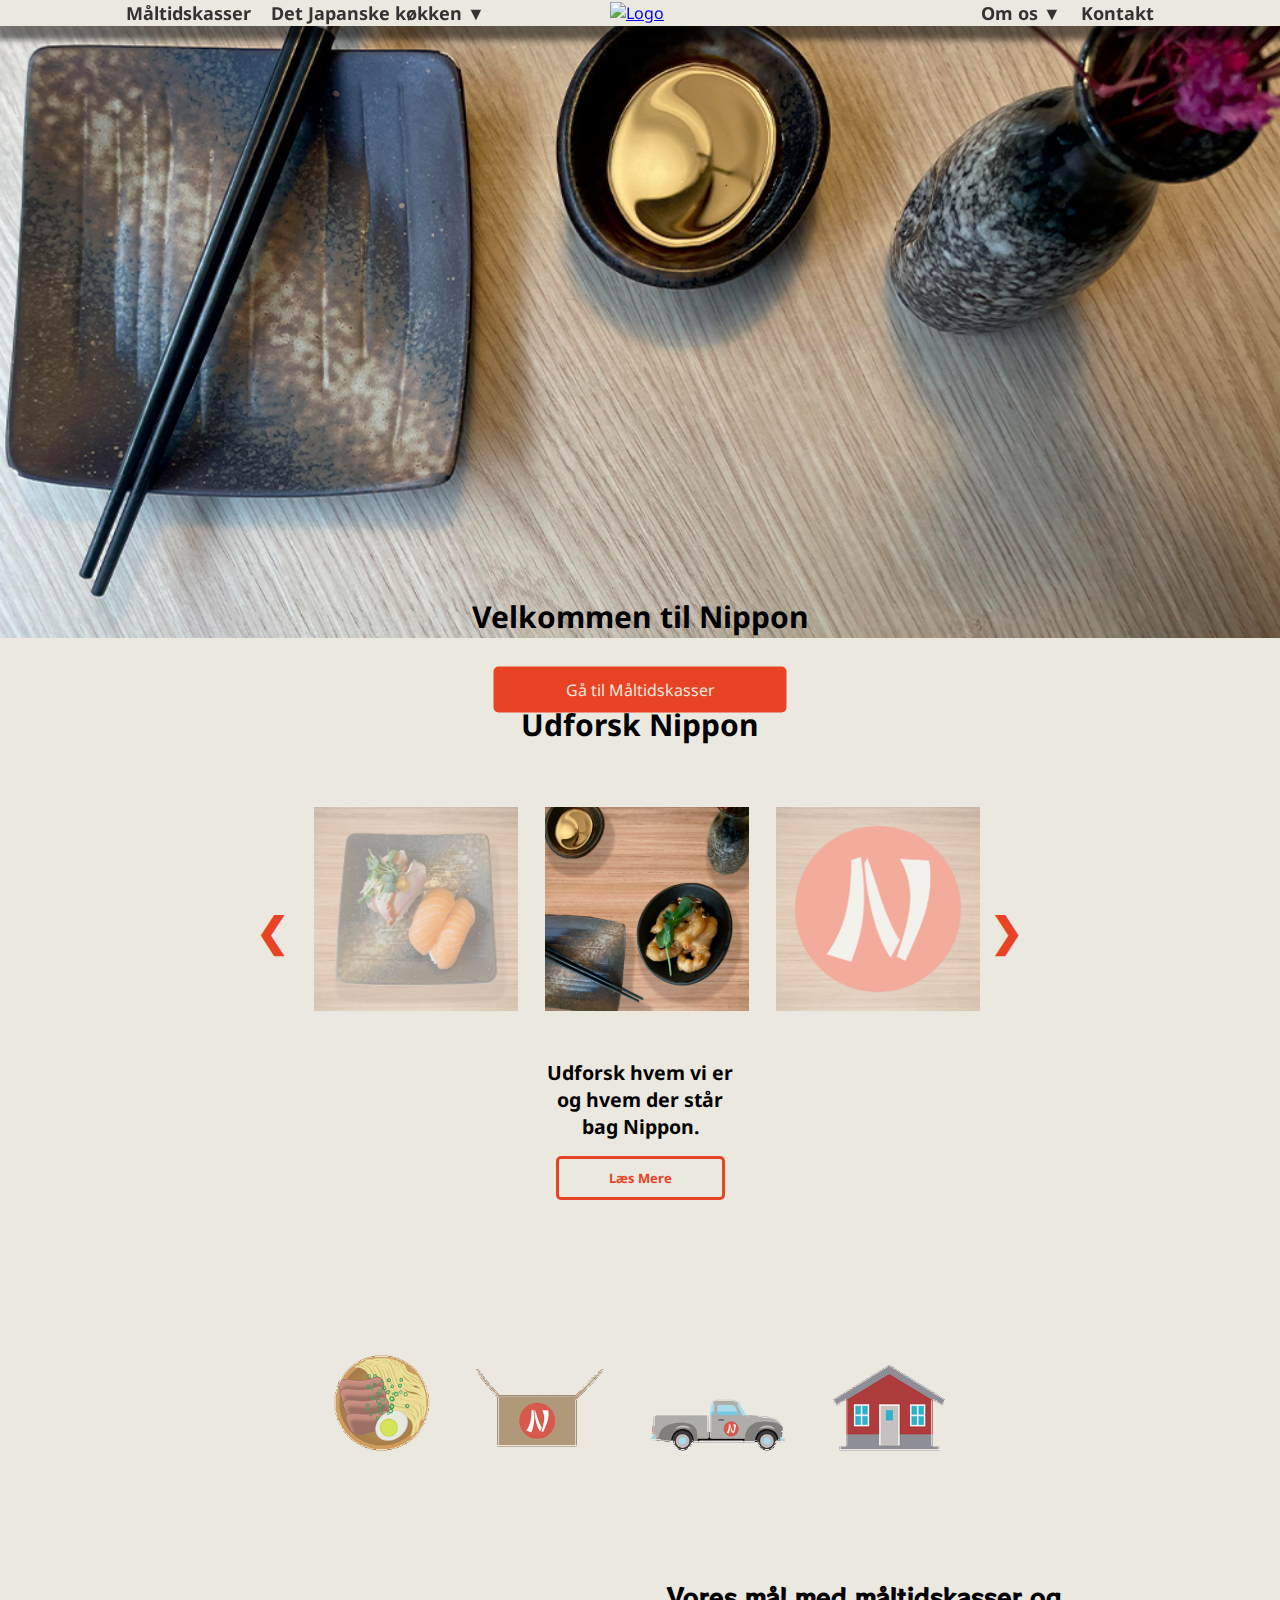
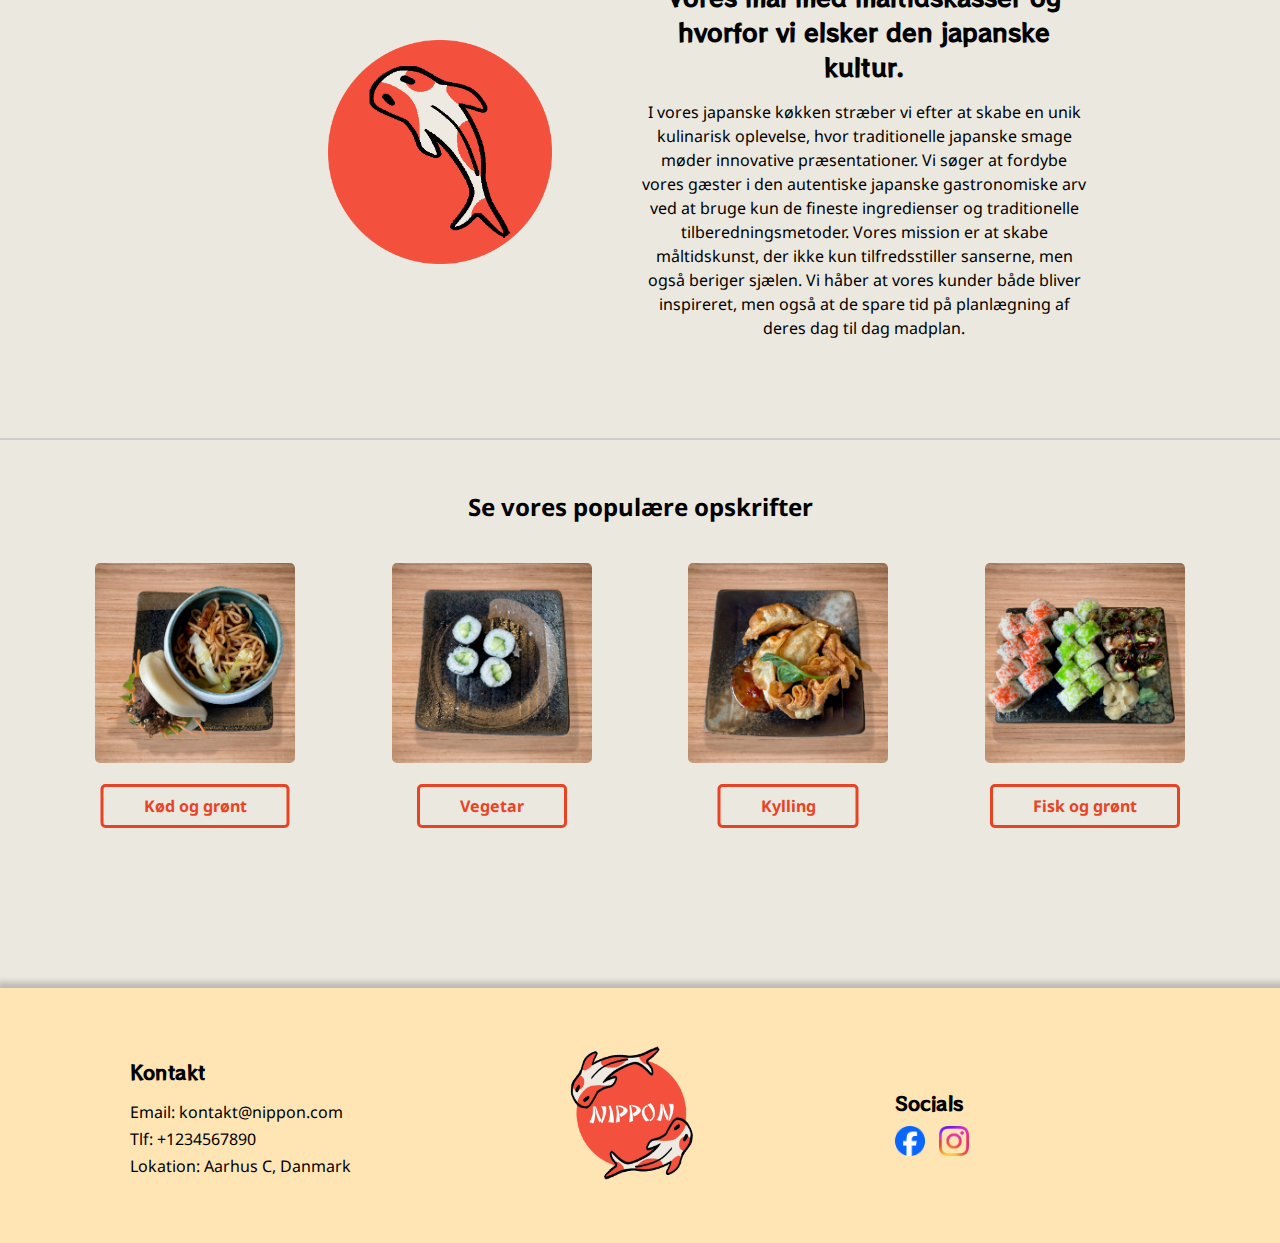
==== UX-UI/index.html @ 44e16c40 "Add files via upload" ====
<!DOCTYPE html>
<html lang="en">

<head>
    <meta charset="UTF-8">
    <meta name="viewport" content="width=device-width, initial-scale=1.0">
    <title>NIPPON | Forside</title>
    <!-- Link til css -->
    <link rel="stylesheet" href="styles.css">
    <!-- Link til fane icon-->
    <link rel="icon" href="img/Lolo.ico" type="image/x-icon">
    <link rel="shortcut icon" href="img/Lolo.ico" type="image/x-icon">
    <!-- Font -->
    <!--Font til overskrifter -->
    <link href='https://fonts.googleapis.com/css?family=RocknRoll One' rel='stylesheet'>
    <!-- Font til brødtekst -->
    <link href='https://fonts.googleapis.com/css?family=Noto Sans' rel='stylesheet'>
</head>

<body>
<!--Nav bar start-->
    <nav class="navbar">
        <div class="navbar-inner">
            <ul class="navbar-menu">
                <li>
                    <a href="maaltidskasser.html">Måltidskasser</a>
                </li>
                <li class="dropdown">
                    <a href="underarbejde.html">Det Japanske køkken ▼</a>
                    <div class="dropdown-content">
                        <a href="underarbejde.html">Opskrifter</a>
                    </div>
                </li>
            </ul>
            <a href="index.html"><img src="img/logo.gif" alt="Logo" class="navbar-logo"></a>
            <ul class="navbar-menu">
                <li class="dropdown">
                    <a href="underarbejde.html">Om os ▼</a>
                    <div class="dropdown-content">
                        <a href="underarbejde.html">FAQ</a>
                    </div>
                </li>
                <li><a href="kontakt.html">Kontakt</a></li>
            </ul>
        </div>
    </nav>


<!-- Baggrunds billede-->
    <div class="banner-image">
        <img src="img/bgforside2.png" alt="Banner Image">
    </div>

<!-- Tekst på baggrundsbillede-->
    <div class="banner-text">
        <p id="Bannertitle">Velkommen til Nippon</p>
        <a href="maaltidskasser.html" class="btn">Gå til Måltidskasser</a>
    </div>

<!-- Slider -->
    <h3 class="img-title">Udforsk Nippon</h3>
    <div class="img-slider">
        <div class="slider-wrapper">
            <div id="img-container-nova" class="img-container">
                <img src="img/opskifter.png" alt="Nova" style="opacity: 0.4;">
                <img src="img/vision.png" alt="Nova">
                <img src="img/log3.png" alt="Nova" style="opacity: 0.4;">
                <img src="img/FAQ.png" alt="Nova">
                <img src="img/opskifter.png" alt="Nova">
                <img src="img/vision.png" alt="Nova">
            </div>
            <a class="prev" id="prev">❮</a>
            <a class="next" id="next">❯</a>
        </div>
    </div>
    <div class="img-text">
        <h2 id="img-text">Udforsk hvem vi er og hvem der står bag Nippon. </h2>
        <a id="img-link" href="underarbejde.html">Læs Mere</a>
    </div>

<!-- Motiongraphic -->
    <div>
        <img id="infog" src="img/Infomotion.gif" alt="infog">
    </div>

<!-- Vores mål med nippon-->
    <div class="forside-container">
        <div class="image">
            <img src="img/logo2.png" alt="Billede">
        </div>
        <div class="content">
            <h2>Vores mål med måltidskasser og hvorfor vi elsker den japanske kultur.</h2>
            <p>I vores japanske køkken stræber vi efter at skabe en unik kulinarisk oplevelse,
                hvor traditionelle japanske smage møder innovative præsentationer.
                Vi søger at fordybe vores gæster i den autentiske japanske gastronomiske arv ved at
                bruge kun de fineste ingredienser og traditionelle tilberedningsmetoder.
                Vores mission er at skabe måltidskunst, der ikke kun tilfredsstiller sanserne, men også beriger sjælen.
                Vi håber at vores kunder både bliver inspireret, men også at de spare tid på planlægning af deres dag
                til dag madplan.
            </p>
        </div>
    </div>

    <!-- Skille linje -->
    <hr class="divider">

    <!-- Populære opskrifter-->
    <h2 id="overskrift3">Se vores populære opskrifter</h2>
    <div class="recipe-section">
        <div class="recipe-gallery">
            <div class="recipe-item">
                <img src="img/kødoggrønt.png" alt="Opskrift 1">
                <a href="underarbejde.html">Kød og grønt</a>
            </div>
            <div class="recipe-item">
                <img src="img/vegetar.png" alt="Opskrift 2">
                <a href="underarbejde.html">Vegetar</a>
            </div>
            <div class="recipe-item">
                <img src="img/kylling.png" alt="Opskrift 3">
                <a href="underarbejde.html">Kylling</a>
            </div>
            <div class="recipe-item">
                <img src="img/fishoggrønt2.png" alt="Opskrift 4">
                <a href="underarbejde.html">Fisk og grønt</a>
            </div>
        </div>
    </div>

    <!-- Footer -->
    <footer class="footer">
        <div class="contact">
            <h3>Kontakt</h3>
            <ul>
                <li>Email: kontakt@nippon.com</li>
                <li>Tlf: +1234567890</li>
                <li>Lokation: Aarhus C, Danmark</li>
            </ul>
        </div>
        <div class="logo">
            <img src="img/LOGOfooter.png" alt="Footer Logo">
        </div>
        <div class="socials">
            <h3>Socials</h3>
            <div class="social-icons">
                <img src="img/facebook-logo-farve.png" alt="Facebook">
                <img src="img/instagram-logo.png" alt="Instagram">
            </div>
        </div>
    </footer>
</body>
<!-- Link til script-->
<script src="forside.java.js" defer></script>
</html>
---- UX-UI/styles.css ----
/* Generel styling start */
body {
  font-family: 'Noto Sans';
  margin: 0;
  padding: 0;
  background-color: #ebe8df;

}

/* Nav bar start */
.navbar {
  background-color: #ebe8df;
  box-shadow: 10px 1px 6px 13px rgba(0, 0, 0, 0.5); /* Juster skyggen efter behov */
  position: sticky;
  top: 0;
  z-index: 1;
}

.navbar-inner {
  display: flex;
  justify-content: space-evenly;
  align-items: center;
  padding: 1px 1px;
}

.navbar-logo {
  max-width: 125px;
  margin-right: 12rem;
}

.navbar-menu {
  list-style: none;
  margin: 0;
  padding: 0;
  display: flex;
}

.navbar-menu li {
  margin: 0 10px;
}

.navbar-menu li a {
  font-size: 18px;
  text-decoration: none;
  color: #333;
  font-weight: bold;
}
.navbar-menu li {
  position: relative;
}

.navbar-menu li a {
  position: relative;
  color: #333;
  text-decoration: none;
}

.navbar-menu li a::after {
  content: '';
  display: block;
  width: 0;
  height: 2px;
  background-color: #e94325 ;
  position: absolute;
  bottom: 0;
  left: 50%;
  transform: translateX(-50%);
  transition: width 0.3s ease;
}

.navbar-menu li a:hover::after {
  width: 100%;
}

.dropdown-content {
  display: none;
  position: absolute;
  background-color: #f9f9f9;
  min-width: 160px;
  box-shadow: 0px 8px 16px 0px rgba(0,0,0,0.2);
  z-index: 1;
}

.dropdown-content a {
  color: black;
  padding: 12px 16px;
  text-decoration: none;
  display: block;
}

.dropdown-content a:hover {
  background-color: #f1f1f1;
}

.dropdown:hover .dropdown-content {
  display: block;
}

/* Nav bar slut */



/* Footer start */

.footer {
  background-color: #FFE5B3;
  color: black;
  padding: 50px;
  display: flex;
  justify-content: space-between;
  align-items: center;
  box-shadow: 4px 1px 6px 7px rgba(0, 0, 0, 0.2);
}

.contact, .socials {
  flex: 1;
}

.socials{
margin-left: 4rem;
}

.contact h3, .socials h3 {
  margin-bottom: 10px;
  font-family: 'RocknRoll one';
}

.contact{
margin-left:5rem;


}
.contact ul {
  list-style: none;
  padding: 0;
}

.contact ul li {
  margin-bottom: 5px;
}

.logo {
  flex: 1;
  text-align: center;
  margin-right: 2rem;
}

.logo img {
  max-width: 150px;
}

.social-icons img {
  width: 30px;
  height: 30px;
  margin-right: 10px;
}

/* Footer slut */

/* Generel styling Slut */

/* Forside start */

.banner-image {
  position: relative;
  width: 100%;
  height: 630px;
  overflow: hidden;
  z-index: -1;
}

.banner-image img {
  width: 100%;
  height: auto;
}

.banner-text {
  position: absolute;
  top: 75%;
  left: 50%;
  transform: translate(-50%, -50%);
  text-align: center;
  color: black;
}
#Bannertitle{
text-align: center;
font-weight: bold;
font-size: 30px;
}

.banner-text .btn {
  display: inline-block;
  margin-bottom: 4.5rem;
  padding: 10px 70px;
  background-color:#e94325 ;
  color: #ebe8df;
  text-decoration: none;
  font-style: bold;
  border: 2px solid #e94325; 
  border-radius: 5px;
  transition: background-color 0.3s, color 0.3s;
  cursor: pointer;
}

.banner-text .btn:hover {
  background-color: #DA2100; 
  color: #fff;
}

.img-text {
  font-size: small;
  text-align: center;
  overflow-wrap: break-word;
  margin: auto;
  width: 15%;      
}

.img-slider {
  padding: 2rem;
  position: relative;
}

.slider-wrapper {
  width: calc(60% - 50px);
  margin: 0 auto;
  overflow: hidden;
}

.img-container {
  display: flex;
  transition: transform 0.5s ease-in-out;
}

.img-container img {
  display: flex;
  width: calc(90% / 3);
  margin-right: 2%;
  margin-left: 2%;
  object-fit: cover;
  max-height: 550px;
}

.img-slider button {
  margin: 0;
  padding: 0;
  background-color: #e94325;
  border: none;
  outline: none;
  font-size: 30px;
  color: red;
}


/* Next & previous buttons */
.prev, .next {
  cursor: pointer;
  position: absolute;
  top: 50%;
  width: auto;
  padding: 16px;
  margin-top: -22px;
  color: #e94325;
  font-weight: bold;
  font-size: 40px;
  transition: 0.6s ease;
  border-radius: 0 1px 1px 0;
  user-select: none;
}
 
/* Position the "next button" to the right */
.next {
  right: 15rem;
  border-radius: 1px 0 0 1px;
}

.prev {
  left: 15rem;
  border-radius: 1px 0 0 1px;
}
#img-link {
  display: inline-block;
  padding: 10px 50px;
  text-decoration: none;
  background-color: transparent;
  border: #e94325 solid;
  color:#e94325 ;
  font-weight: bold;
  border-style: 2px;
  border-radius: 5px;
  cursor: pointer;
  transition: background-color 0.3s;
}

#img-link:hover {
  background-color: #e94325;
  color: #fff;
}
 

.prev:hover, .next:hover {
  background-color: rgba(0,0,0,0.1);
}

.img-title{
text-align: center;
margin-top: 3rem;
font-size: 30px;

}

#infog{
display: block;
margin: 6rem auto;
width: 50%;
margin-bottom: 50px;
}

.forside-container {
  display: flex;
  justify-content: space-around;
  
}

.image,
.content {
  flex: 1;
  text-align: center;
}

.image img {
  margin-top: 5rem;
  margin-left: 15rem;
  max-width: 35%;
  height: auto;
}

.content h2 {
  max-width: 28rem;
  font-size: 24px;
  margin-bottom: 10px;
  font-family: 'RocknRoll one';
}

.content p {
  max-width: 28rem;
  margin-bottom: 3rem;
  font-size: 16px;
  line-height: 1.5;
}


.divider {
  border: none;
  height: 2px;
  background-color: #ccc;
  width: 100%;
  margin-top: 50px; 
  margin-bottom: 50px; 
}

#overskrift3{
text-align: center;


}
.recipe-section {
  text-align: center;
  margin-bottom: 120px; 
}

.recipe-section h2 {
  font-size: 24px;
  margin-bottom: 20px;
  font-family: 'RocknRoll one';
}

.recipe-gallery {
  display: flex;
  justify-content: space-evenly;
}

.recipe-item {
  margin: 20px 1px;
  margin-bottom: 100px;
  position: relative;
}

.recipe-item img {
  width: 200px;
  height: auto;
  border-radius: 5px;
}

.recipe-item a {
  position: absolute; 
  bottom: -60px;
  left: 50%;
  transform: translateX(-50%);
  padding: 8px 40px;
  background-color: transparent;
  border: #e94325 solid;
  color:#e94325 ;
  font-weight: bold;
  border-style: 2px;
  border-radius: 5px;
  cursor: pointer;
  transition: background-color 0.3s;
  white-space: nowrap;
  text-decoration: none;
}

.recipe-item a:hover {
  background-color: #e94325;
  color: #fff;
}


/* Forside Slut */


/* Under arbejde side start */

.underarbejde {
  text-align: center;
}

.underarbejde img {
max-width: 40rem;
margin: 0 auto;
display: block;
animation: tilt-shaking 1.5s infinite;
}


@keyframes tilt-shaking { /* Animtaion til fisken på under arbejde siden */
  0% { transform: rotate(0deg); }
  25% { transform: rotate(5deg); }
  50% { transform: rotate(0eg); }
  75% { transform: rotate(-5deg); }
  100% { transform: rotate(0deg); }
}

/* Under arbejde side slut */


/* Måltidskasser side start */

.container {
  max-width: 600px;
  margin: 35px auto;
  background-color: white;
  padding: 30px 100px 3px 100px;
  border: 1px black solid;
  border-radius: 5px;
  box-shadow: 0 0 10px rgba(0, 0, 0, 0.6);
}

/* Pris udregner start*/ 

.broed-menu img {
  max-width: 100%;
}

.overskrift-pris {
  text-align: center;
  margin-bottom: 20px;
}

.overskrift-pris h1 {
  font-size: 25px;
  margin-bottom: 70px;
  font-family: 'RocknRoll one';
}

/* Valg af antal personer og retter */

.section {
  margin-bottom: 50px;
  display: flex;
  justify-content: space-between;
}

.section h2 {
  margin-bottom: 10px;
  font-size: 20px;
  font-weight: lighter;
  font-family: 'RocknRoll one';
}

.person-buttons,
.dish-buttons {
  display: flex;
  gap: 10px;
  margin-left: 10px;
}

.person-buttons button,
.dish-buttons button {
  padding: 10px 20px;
  font-size: 16px;
  border: 2px #e94325 solid;
  cursor: pointer;
  background-color: white;
  color: #e94325;
  border-radius: 5px;
  font-weight: bold;
}

.person-buttons button.active,
.dish-buttons button.active {
  background-color: #e94325;
  color: white;
}

/* Pris viser */

.total-container {
  border: black 1px solid;
  border-bottom: none;
}

.total-container h2 {
  margin: 15px 0 15px 15px;
  font-size: 20px;
  padding-left: 10px;
  font-family: 'RocknRoll one';
}


#price-description {
  margin: 15px;
  padding-left: 10px;
}

.pris-linje {
  border-bottom: 1px black solid;
  width: 80%;
  margin: 0 auto;
}

/* Fragt prisen */

.fragt-pris {
  display: flex;
  justify-content: space-between;
  margin: 15px;
  padding-left: 10px;
}

/* Pris uden fragt */

.pris-uden-fragt {
  display: flex;
  justify-content: space-between;
  margin: 15px;
  padding-left: 10px;
}

/* Den totale pris */

.total {
  display: flex;
  justify-content: space-between;
  background-color: rgb(168, 168, 168);
  border: black 1px solid;
  border-top: none;
  margin-top: -15px;
}

.total p {
  font-size: 20px;
  margin: 15px;
  padding-left: 10px;
}

.total span {
  font-weight: bold;
}

/* Videre knap - der fører til "Under arbejde" side */

.videre-knap {
display: flex;
justify-content: center;
border: #da2100 2px solid;
border-radius: 5px;
text-align: center;
margin: 15px auto 0 auto;
width: 250px;
font-weight: bold;
background-color: #e94325;
cursor: pointer;
}

.videre-knap a {
  color: white;
  text-decoration: none;
  cursor: pointer;
}

.videre-knap a:hover {
  text-decoration: none;
  color: white;
}

.videre-knap:hover {
  background-color: #da2100;
}

/* OBS skrift under total pris */

.obs-opskrift {
  text-align: center;
  margin-top: 70px;
  font-size: 15px;
}

/* Pris udregner færdig */ 


/* Filter system start */

.filter-buttons {
  display: flex;
  justify-content: space-between;
  gap: 10px;
  margin-bottom: 20px;
  background-color: none;
  margin-top: 40px;
}

/* Filter iconer - man kan trykke på */

.filter-btn {
  padding: 8px;
  width: 30%;
  font-size: 16px;
  cursor: pointer;
  border: none;
  background-color: #ebe8df;
}

.filter-btn:hover {
  top: -5px;
  position: relative;
}

.filter-btn.active {
  background-color: white;
  color: white;
  border-radius: 100px;
}

.filter-btn img {
  width: 70%;
  height: auto;
  
}

/* Reset filter knap */

.reset-btn {
  font-size: 16px;
  cursor: pointer;
  background-color: #e94325;
  color: white;
  border-radius: 5px;
  text-align: center;
  border: 2px solid #e94325;
  margin: 25px;
  padding: 2px 15px;
  text-decoration: none;
}

.reset-btn:hover {
  color: white;
  background-color: #da2100;
}

/* Valgte filtre/iconer */

.selected-filters {
  margin-bottom: 10px;
}

.selected-filters img {
  max-width: 20%;
  margin: 0;
}

.selected-filters .selected-filter {
  display: inline-block;
  padding: 5px 5px;
  margin-right: 1px;
  background-color: white;
  color: black;
  border-radius: 5px;
  max-width: 100px;
  
}

/* Opskrifter - Billeder - fører til "under arbejde" side */

.recipe-container {
  display: flex;
  flex-wrap: wrap;
}

.recipe {
  width: calc(25% - 20px);
  margin: 10px;
  position: relative;
}

.recipe img {
  width: 70%;
  border-radius: 5px;
  box-shadow: 0 2px 5px rgba(0, 0, 0, 0.1);
}

/* Filter system slut */

/* Måltidskasser side slut */

/* Kontakt side start */

.kontakt-overskrift {
  text-align: center;
  font-weight: bold;
}

.faq-top-tekst {
display: flex;
margin: 0 auto;
max-width: 600px;
justify-content: space-between;
}

.oftestillesporsmaal h2 {
  text-align: center;
  font-family: 'RocknRoll one';
}

.faq-top-tekst li {
  color: #e94325;
  margin-left: -2rem;
}

.faq-top-tekst p {
  color: black;
}

/* Kontakt side start */

.kontakt-gaa-til-faq-knap {
  background-color: #e94325;
  text-align: center;
  max-width: 100px;
  padding: 10px;
  margin: 0 auto;
  border-radius: 5px;
}

.kontakt-gaa-til-faq-knap a {
  color: white;
  text-decoration: none;
  max-width: 100px;
  }

  .kontakt-gaa-til-faq {
    display: block;
    margin: 0 auto;
    padding: 10px 50px;
    background-color: #e94325;
    color: #ebe8df;
    text-decoration: none;
    border-radius: 5px;
    max-width: 80px;
    font-weight: bold;
}

.kontakt-gaa-til-faq:hover {
  background-color: #da2100;
  color: white;
}

.ko-form-wrapper {
  display: flex;
  flex-direction: row;
  justify-content: center;
}

/*content*/
.ko-container {
  max-width: 60%;
  margin: 6rem 1rem;
  display: flex;
  flex-direction: column;
  background-color: #fff;
  padding: 1rem;
  height: 45rem;
  box-shadow: 0 0 10px rgba(0, 0, 0, 0.6);
  border: 1px black solid;
  border-radius: 5px;
}


.ko-form-box {
  flex: 1;
  padding: 20px;
  max-width: 100%; 
  margin-bottom: 1rem;
  color: black;
}

.ko-form-box h2 {
  margin-bottom: 1rem;
  font-family: 'RocknRoll one';
}

.ko-form-box p {
  margin-bottom: 1rem;
}

.ko-form-box a {
  color: black;
}

.ko-form-group input{
  width: 100%;
  box-sizing: border-box;
  border: solid;
  border-width: 1px;
  margin-top: 1rem;
  margin-bottom: 1rem;
  padding: 10px; 
  background-color: #EBE8DF;
  height: 2.5rem; 
}
.ko-form-group textarea {
  width: 100%;
  box-sizing: border-box;
  border: solid;
  border-width: 1px;
  margin-top: 1rem;
  margin-bottom: 1rem;
  padding: 10px; 
  height: 6rem; 
  resize: none;
  background-color: #EBE8DF;
}

.ko-form-group button {
  display: inline-block;
  margin-bottom: 4.5rem;
  padding: 10px 70px;
  background-color:#e94325 ; 
  color: #ebe8df;
  text-decoration: none;
  font-weight: bold;
  border: 2px solid #e94325; 
  border-radius: 5px;
  transition: background-color 0.3s, color 0.3s;
  cursor: pointer;
}

.ko-form-group button:hover{
  background-color: #DA2100;
  color: #fff; 


}

.ko-image-box-kontakt img {
  max-width: 100%;
  height: auto;
  margin-left: 0;
  margin-top: 15px; 
  border: #000 solid 3px;
  border-radius: 10px;
}

.fill-fields-text {
  display: none;
  color: red;
  font-weight: bold; 
}
.confirmation-text{
  font-weight: bold;
}



.kontakt-overskrift {
  text-align: center;
  font-weight: bold;
}

/* Kontakt side slut */
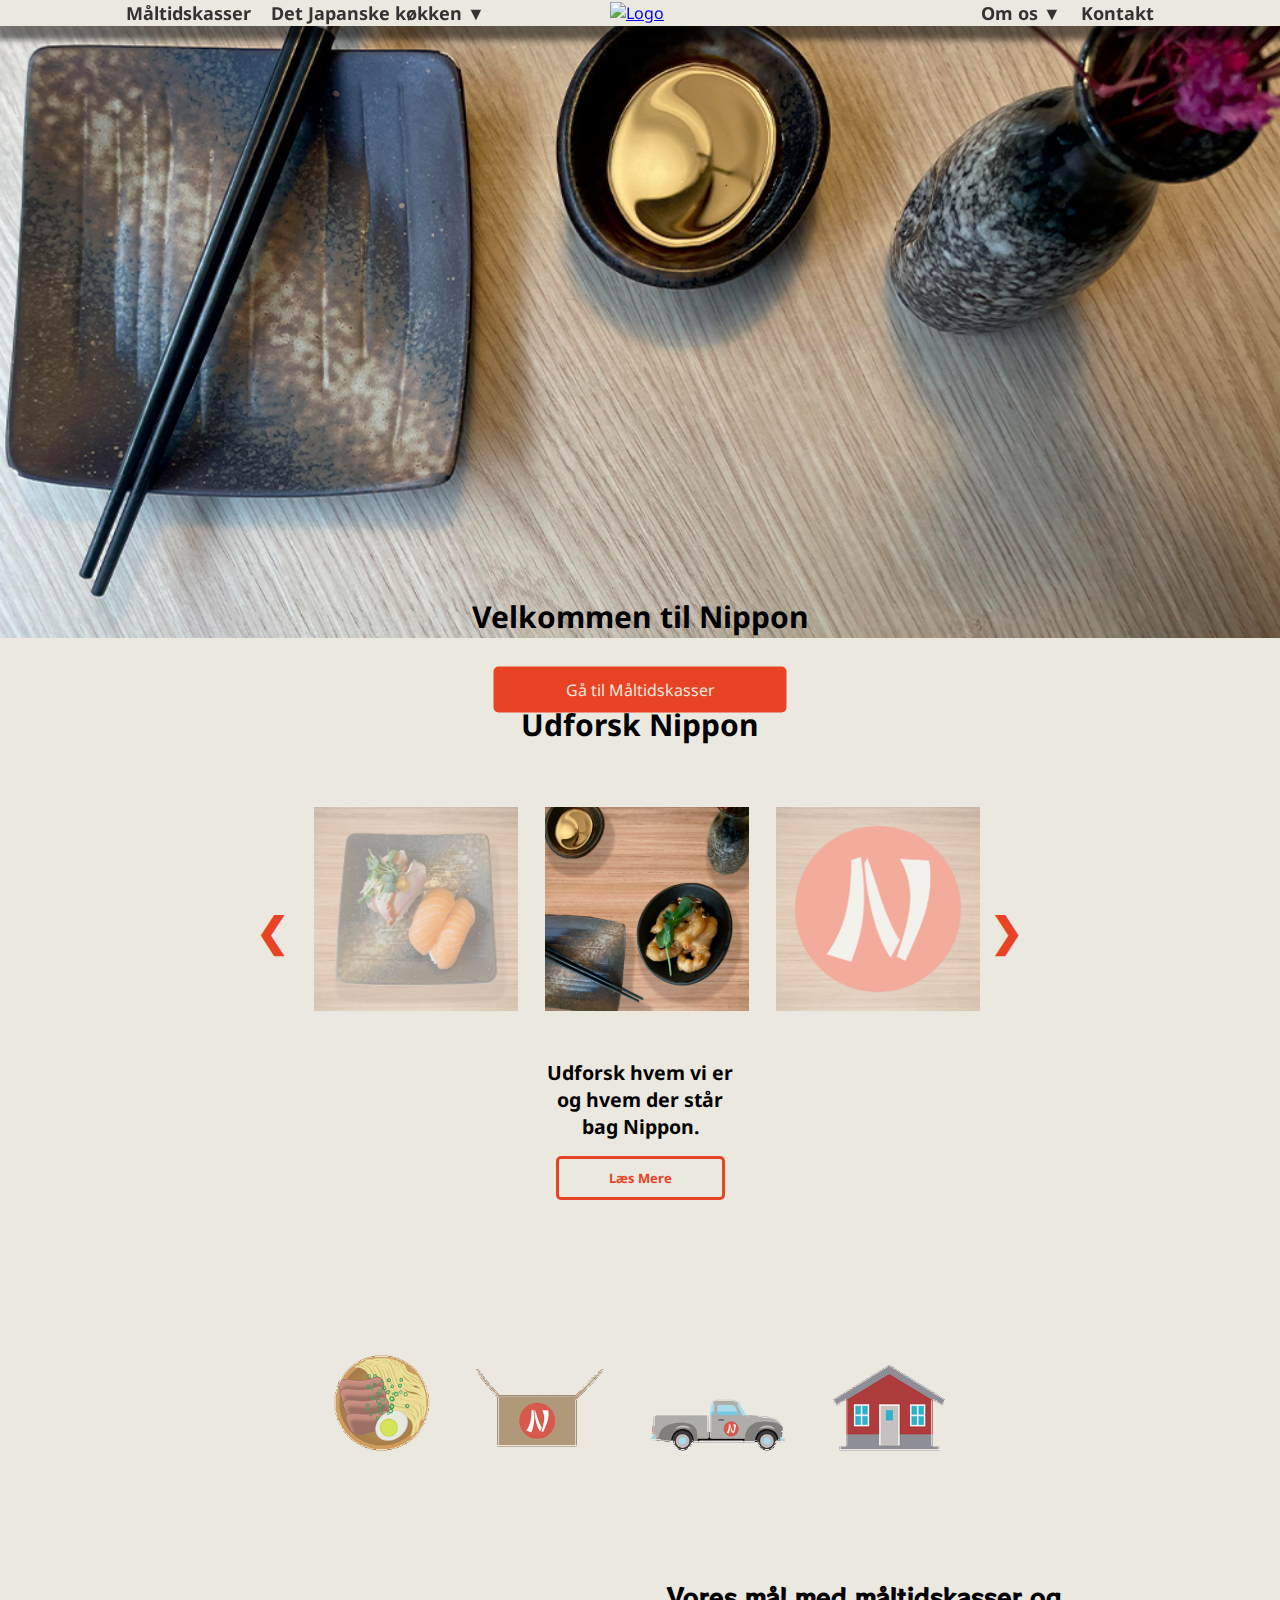
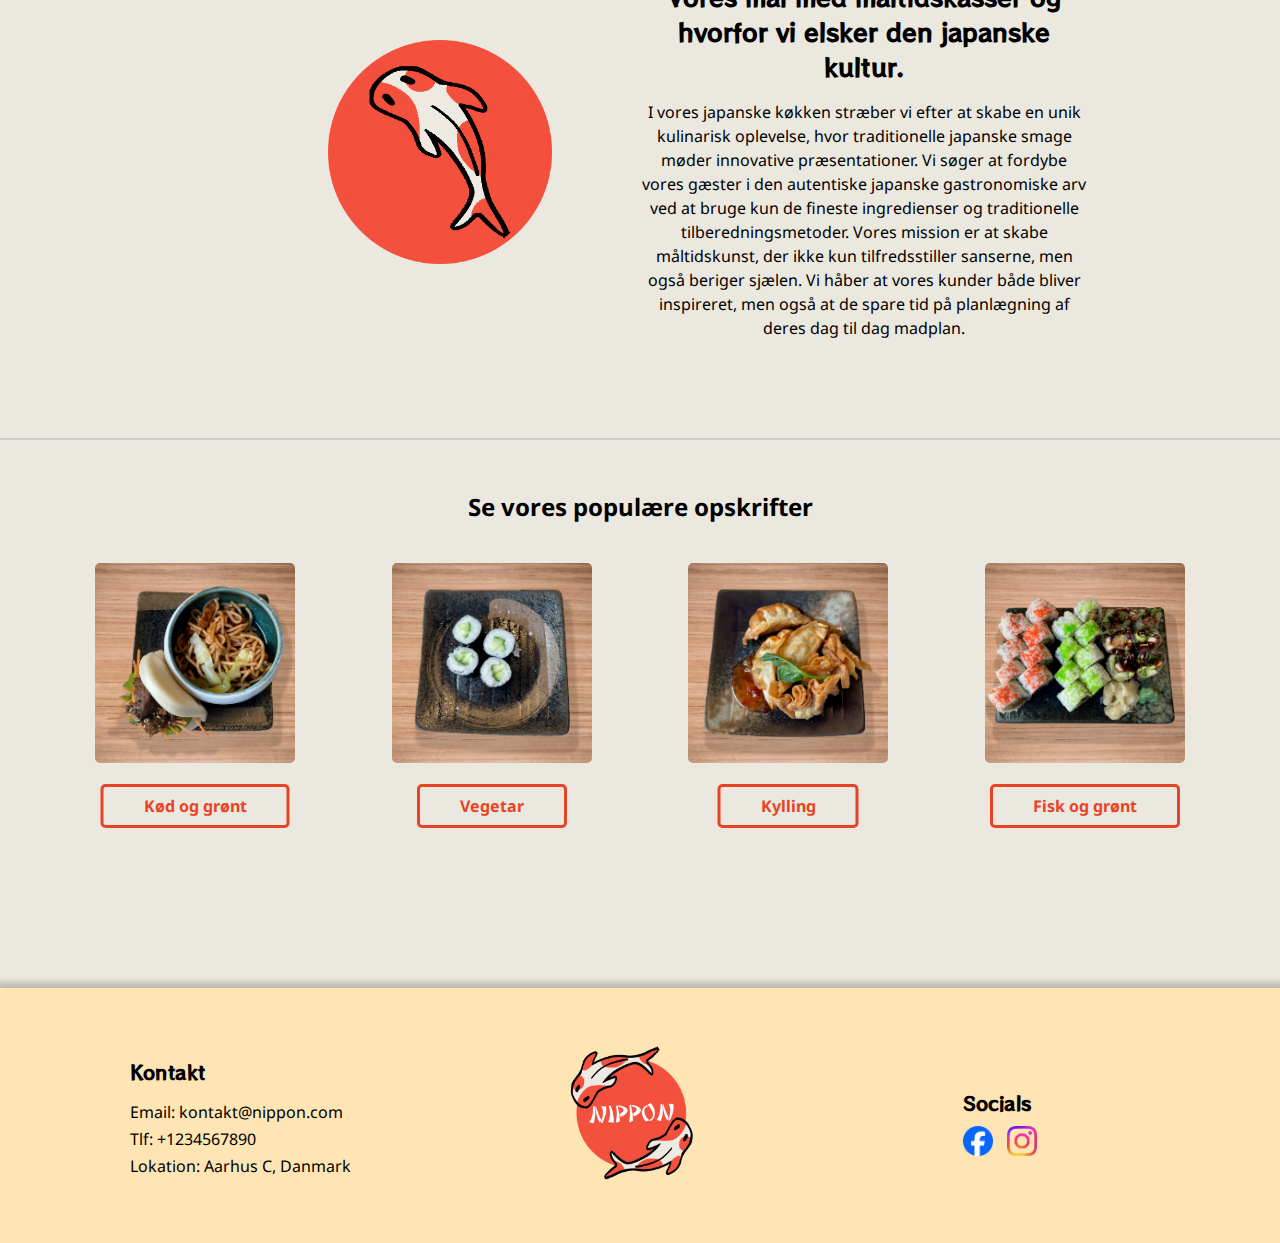
==== commit 360d77f1: "Add files via upload" ====
--- a/UX-UI/index.html
+++ b/UX-UI/index.html
@@ -138,7 +138,7 @@
             </ul>
         </div>
         <div class="logo">
-            <img src="img/LOGOfooter.png" alt="Footer Logo">
+            <a href="index.html"><img src="img/LOGOfooter.png" alt="Logo" class="navbar-logo"></a>
         </div>
         <div class="socials">
             <h3>Socials</h3>
--- a/UX-UI/styles.css
+++ b/UX-UI/styles.css
@@ -142,7 +142,7 @@
 .logo {
   flex: 1;
   text-align: center;
-  margin-right: 2rem;
+  margin-left: 10rem;
 }
 
 .logo img {
